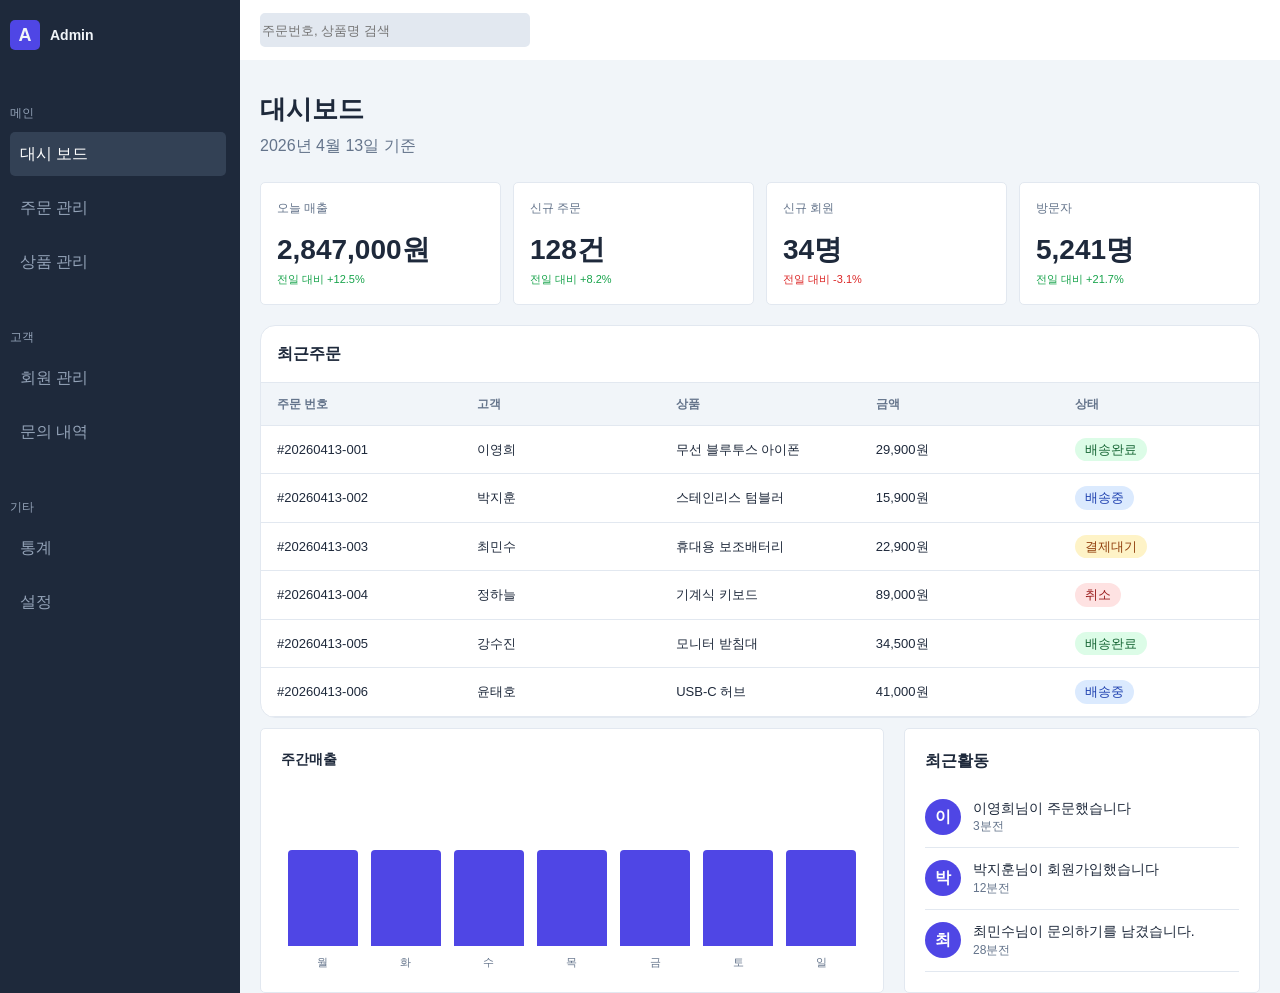
==== index.html @ 2465c6fa "rename file" ====
<!doctype html>
<html lang="ko">
  <head>
    <meta charset="UTF-8" />
    <meta name="viewport" content="width=device-width, initial-scale=1.0" />
    <title>Document</title>
    <link rel="stylesheet" href="style.css" />
  </head>
  <body>
    <div class="app-layout">
      <div class="sidebar">
        <div class="logo-container">
          <div class="logo-icon">A</div>
          <h1 class="logo">Admin</h1>
        </div>
        <div class="main">
          <p>메인</p>
          <a href="#" class="main-item active">대시 보드</a>
          <a href="#" class="main-item">주문 관리</a>
          <a href="#" class="main-item">상품 관리</a>
        </div>
        <div class="customer">
          <p>고객</p>
          <a href="#" class="customer-item">회원 관리</a>
          <a href="#" class="customer-item">문의 내역</a>
        </div>
        <div class="etc">
          <p>기타</p>
          <a href="" class="etc-item">통계</a>
          <a href="" class="etc-item">설정</a>
        </div>
      </div>
      <div class="content">
        <div class="topbar">
          <input type="search" id="search-input" name="q" placeholder="주문번호, 상품명 검색">
        </div>
        <div class="page">
          <h1 class="dashboard">대시보드</h1>
          <p class="date">2026년 4월 13일 기준</p>
          <div class="stat-row">
            <div class="stat-row-item">
              <p class="p1">오늘 매출</p>
              <p class="p2">2,847,000원</p>
              <p class="p3">전일 대비 +12.5%</p>
            </div>
            <div class="stat-row-item">
              <p class="p1">신규 주문</p>
              <p class="p2">128건</p>
              <p class="p3">전일 대비 +8.2%</p>
            </div>
            <div class="stat-row-item">
              <p class="p1">신규 회원</p>
              <p class="p2">34명</p>
              <p class="p4">전일 대비 -3.1%</p>
            </div>
            <div class="stat-row-item">
              <p class="p1">방문자</p>
              <p class="p2">5,241명</p>
              <p class="p3">전일 대비 +21.7%</p>
            </div>
          </div>
          <div class="order-table">
            <div class="table-name">최근주문</div>
            <table>
              <th>주문 번호</th>
              <th>고객</th>
              <th>상품</th>
              <th>금액</th>
              <th>상태</th>
              <tr>
                <td>#20260413-001</td>
                <td>이영희</td>
                <td>무선 블루투스 아이폰</td>
                <td>29,900원</td>
                <td><div class="complete">배송완료</div></td>
              </tr>
              <tr>
                <td>#20260413-002</td>
                <td>박지훈</td>
                <td>스테인리스 텀블러</td>
                <td>15,900원</td>
                <td><div class="ing">배송중</div></td>
              </tr>
              <tr>
                <td>#20260413-003</td>
                <td>최민수</td>
                <td>휴대용 보조배터리</td>
                <td>22,900원</td>
                <td><div class="wait">결제대기</div></td>
              </tr>
              <tr>
                <td>#20260413-004</td>
                <td>정하늘</td>
                <td>기계식 키보드</td>
                <td>89,000원</td>
                <td><div class="cancle">취소</div></td>
              </tr>
              <tr>
                <td>#20260413-005</td>
                <td>강수진</td>
                <td>모니터 받침대</td>
                <td>34,500원</td>
                <td><div class="complete">배송완료</div></td>
              </tr>
              <tr>
                <td>#20260413-006</td>
                <td>윤태호</td>
                <td>USB-C 허브</td>
                <td>41,000원</td>
                <td><div class="ing">배송중</div></td>
              </tr>
            </table>
          </div>
          <div class="panel-row">
            <div class="chart">
              <p>주간매출</p>
              <div class="stick-area">
                <div class="stick"></div>
                <div class="stick"></div>
                <div class="stick"></div>
                <div class="stick"></div>
                <div class="stick"></div>
                <div class="stick"></div>
                <div class="stick"></div>
              </div>
              <div class="week">
                <span>월</span>
                <span>화</span>
                <span>수</span>
                <span>목</span>
                <span>금</span>
                <span>토</span>
                <span>일</span>
              </div>
            </div>
            <div class="recent">
              <p class="recent-title">최근활동</p>
              <div class="recent-content">
                <div class="profile-icon">이</div>
                <p class="activity-text">이영희님이 주문했습니다</p>
                <p class="activity-time">3분전</p>
              </div>
              <div class="recent-content">
                <div class="profile-icon">박</div>
                <p class="activity-text">박지훈님이 회원가입했습니다</p>
                <p class="activity-time">12분전</p>
              </div>
              <div class="recent-content">
                <div class="profile-icon">최</div>
                <p class="activity-text">최민수님이 문의하기를 남겼습니다.</p>
                <p class="activity-time">28분전</p>
              </div>
            </div>
          </div>
        </div>
      </div>
    </div>
  </body>
</html>
---- style.css ----
/* ================================
   CSS 변수: 색상 테마
================================ */
:root {
  /* 사이드바 (어두운 영역) */
  --ad-side: #1e293b;
  --ad-side-text: #94a3b8;
  --ad-side-active: #334155;

  /* 본문 (밝은 영역) */
  --ad-bg: #f1f5f9;       /* 페이지 배경 */
  --ad-surface: #ffffff;  /* 카드 배경 */
  --ad-line: #e2e8f0;     /* 테두리 */
  --ad-text: #1e293b;     /* 본문 글자 */
  --ad-sub: #64748b;      /* 보조 글자 */

  --ad-primary: #4f46e5;  /* 강조, 차트 막대 */
  --ad-up: #16a34a;       /* 증가 */
  --ad-down: #dc2626;     /* 감소 */
}

/* ================================
   1단계: 리셋 / 전역 스타일
================================ */
* {
  margin: 0;
  padding: 0;
  box-sizing: border-box;
}

body {
  font-family: -apple-system, "Segoe UI", "Malgun Gothic", sans-serif;
  background: var(--ad-bg);
  color: var(--ad-text);
  line-height: 1.5;
}

a {
  text-decoration: none;
  color: inherit;
}

.app-layout {
  display: flex;
  min-height: 100vh;
}

.content {
  display: flex;
  flex-direction: column;
  flex: 1;
  min-width: 0;
}

.sidebar {
  width: 240px;
  flex-shrink: 0;
  min-height: 100vh;
  display: block;
  background-color: var(--ad-side);
}

.logo-container {
  display: flex;
  margin-bottom: 30px;
}

.logo-container h1 {
  display: flex;
  justify-content: center;
  align-items: center;
  margin-top: 20px;
  margin-left: 10px;
  color: var(--ad-bg);
  font-size: 14px;
}

.logo-icon {
  display: flex;
  background-color: var(--ad-primary);
  width: 5px;
  height: 5px;
  align-items: center;
  justify-content: center;
  padding: 15px;
  margin-top: 20px;
  margin-left: 10px;
  font-size: large;
  font-weight: bold;
  color: var(--ad-bg);
  border-radius: 5px;
}

.main {
  display: inline;
  color: var(--ad-side-text);
  font-size: 12px;
  margin-left: 20px;
  margin-top: 30px;
}

.main a {
  display: block;
  color: var(--ad-side-text);
  font-size: 16px;
  margin-top: 10px;
  margin-left: 10px;
  width: 90%;
  padding: 10px 0;
  border-radius: 5px;
  padding-left: 10px;
}

.main p {
  margin-left: 10px;
}

.main-item.active {
  color: white;
  background-color: var(--ad-side-active);
}

.customer {
  display: inline;
  color: var(--ad-side-text);
  font-size: 12px;
  margin-left: 20px;
  margin-top: 20px;
}

.customer p {
  margin-top: 20px;
  margin-left: 10px;
}

.customer a {
  display: block;
  color: var(--ad-side-text);
  font-size: 16px;
  margin-top: 10px;
  margin-left: 10px;
  width: 90%;
  padding: 10px 0;
  border-radius: 5px;
  padding-left: 10px;
}

.etc {
  display: inline;
  color: var(--ad-side-text);
  font-size: 12px;
  margin-left: 20px;
  margin-top: 30px;
}

.etc p {
  margin-top: 20px;
  margin-left: 10px;
}

.etc a {
  display: block;
  color: var(--ad-side-text);
  font-size: 16px;
  margin-top: 10px;
  margin-left: 10px;
  width: 90%;
  padding: 10px 0;
  border-radius: 5px;
  padding-left: 10px;
}

.topbar {
  display: flex;
  width: 100%;
  flex-shrink: 0;
  height: 60px;
  background-color: var(--ad-surface);
}

#search-input {
  display: flex;
  margin-top: 13px;
  margin-bottom: 13px;
  margin-left: 20px;
  border-radius: 5px;
  width: 30vh;
  border: 2px solid var(--ad-line);
  background-color: var(--ad-line);
  transition: 0.2s;
}

#search-input:focus {
  outline: none;
  border-color: var(--ad-primary);
  background-color: var(--ad-surface);
}

.page {
  display: block;
}

.dashboard {
  margin-top: 30px;
  margin-left: 20px;
  font-size: 26px;
}

.date {
  margin-left: 20px;
  margin-top: 5px;
  color: var(--ad-sub);
}

.stat-row {
  display: grid;
  grid-template-columns: repeat(4, minmax(0, 1fr));
  gap: 12px;
  margin: 24px 20px 0;
}

.stat-row-item {
  min-width: 0;
  overflow: hidden;
  padding: 16px;
  border: 1px solid var(--ad-line);
  background-color: var(--ad-surface);
  border-radius: 5px;
  cursor: pointer;
  transition: 0.2s;
}

.stat-row-item:hover {
  transform: translateY(-4px);
  box-shadow: 0 8px 18px rgba(30, 41, 59, 0.15);
}

.stat-row-item > p {
  max-width: 100%;
  white-space: nowrap;
  overflow: hidden;
  text-overflow: ellipsis;
}


.p1 {
  font-size: 12px;
  color: var(--ad-sub);
}

.p2 {
  margin-top: 12px;
  font-size: 28px;
  font-weight: bold;
}

.p3 {
  font-size: 11px;
  color: var(--ad-up);
}

.p4 {
  font-size: 11px;
  color: var(--ad-down);
}

.order-table {
  margin: 20px 20px 0;
  overflow: hidden;
  border: 1px solid var(--ad-line);
  border-radius: 15px;
  background-color: var(--ad-surface);
  
}

.table-name {
  padding: 16px;
  border-bottom: 1px solid var(--ad-line);
  font-size: 16px;
  font-weight: bold;
}

.order-table table {
  width: 100%;
  border-collapse: collapse;
  table-layout: fixed;
}

.order-table th,
.order-table td {
  padding: 12px 16px;
  overflow: hidden;
  text-align: left;
  text-overflow: ellipsis;
  white-space: nowrap;
}

.order-table th {
  border-bottom: 1px solid var(--ad-line);
  background-color: var(--ad-bg);
  color: var(--ad-sub);
  font-size: 12px;
  font-weight: 600;
}

.order-table td {
  border-bottom: 1px solid var(--ad-line);
  font-size: 13px;
}

.order-table tbody tr:hover {
  background-color: var(--ad-line);
}

.complete {
  background-color: #DCFCE7;
  display: inline-block;
  padding: 2px 10px;
  border-radius: 20px;
  color: #166534 ;
}

.ing {
  background-color: #DBEAFE;
  display: inline-block;
  padding: 2px 10px;
  border-radius: 20px;
  color: #1E40AF;
}

.wait {
  background-color: #FEF3C7;
  display: inline-block;
  padding: 2px 10px;
  border-radius: 20px;
  color: #92400E;
}

.cancle {
  background-color: #FEE2E2;
  display: inline-block;
  padding: 2px 10px;
  border-radius: 20px;
  color: #991B1B;
}

.panel-row {
  display: flex;
}

.chart {
  margin: 10px 0 0 20px;
  padding: 20px;
  display: flex;
  flex-direction: column;
  background-color: var(--ad-surface);
  border: 1px solid var(--ad-line);
  border-radius: 5px;
  width: 60%;
}

.chart > p {
  font-size: 14px;
  font-weight: 700;
}

.stick-area {
  display: flex;
  align-items: flex-end;
  justify-content: space-around;
  height: 160px;
  margin-top: 16px;
}

.recent {
  margin: 10px 0 0 20px;
  padding: 20px;
  display: flex;
  flex-direction: column;
  background-color: var(--ad-surface);
  border: 1px solid var(--ad-line);
  border-radius: 5px;
  flex: 1;
  margin-right: 20px;
}

.recent-title {
  margin-bottom: 14px;
  font-size: 16px;
  font-weight: 700;
}

.recent-content {
  display: grid;
  grid-template-columns: 36px minmax(0, 1fr);
  column-gap: 12px;
  padding: 12px 0;
  border-bottom: 1px solid var(--ad-line);
}

.profile-icon {
  grid-row: 1 / 3;
  display: flex;
  align-items: center;
  justify-content: center;
  width: 36px;
  height: 36px;
  border-radius: 50%;
  background-color: var(--ad-primary);
  color: white;
  font-weight: 700;
}

.activity-text {
  min-width: 0;
  overflow: hidden;
  color: var(--ad-text);
  font-size: 14px;
  line-height: 1.35;
  text-overflow: ellipsis;
  white-space: nowrap;
}

.activity-time {
  color: var(--ad-sub);
  font-size: 12px;
}

.stick {
  background-color: var(--ad-primary);
  width: min(100%, 70px);
  height: 60%;
  border-radius: 4px 4px 0 0;
}


.week {
  display: flex;
  padding-top: 8px;
}

.week span {
  flex: 1;
  color: var(--ad-sub);
  font-size: 11px;
  text-align: center;
}

/* 반응형 */

@media (max-width: 1000px) {
  .stat-row {
    grid-template-columns: repeat(2, minmax(0, 1fr));
  }

  .panel-row {
    flex-direction: column;
  }

  .chart {
    width: auto;
    margin: 10px 20px 0;
  }
  .recent {
    width: auto;
    margin: 10px 20px 0;
  }
}

@media (max-width: 700px) {
  .app-layout {
    display: block;
  }

  .sidebar {
    display: none;
  }

  #search-input {
    width: calc(100% - 40px);
  }

  .order-table {
    overflow-x: auto;
  }

  .order-table table {
    min-width: 700px;
  }
}

@media (max-width: 480px) {
  .stat-row {
    grid-template-columns: 1fr;
  }

  .stick {
    width: 30px;
  }
}
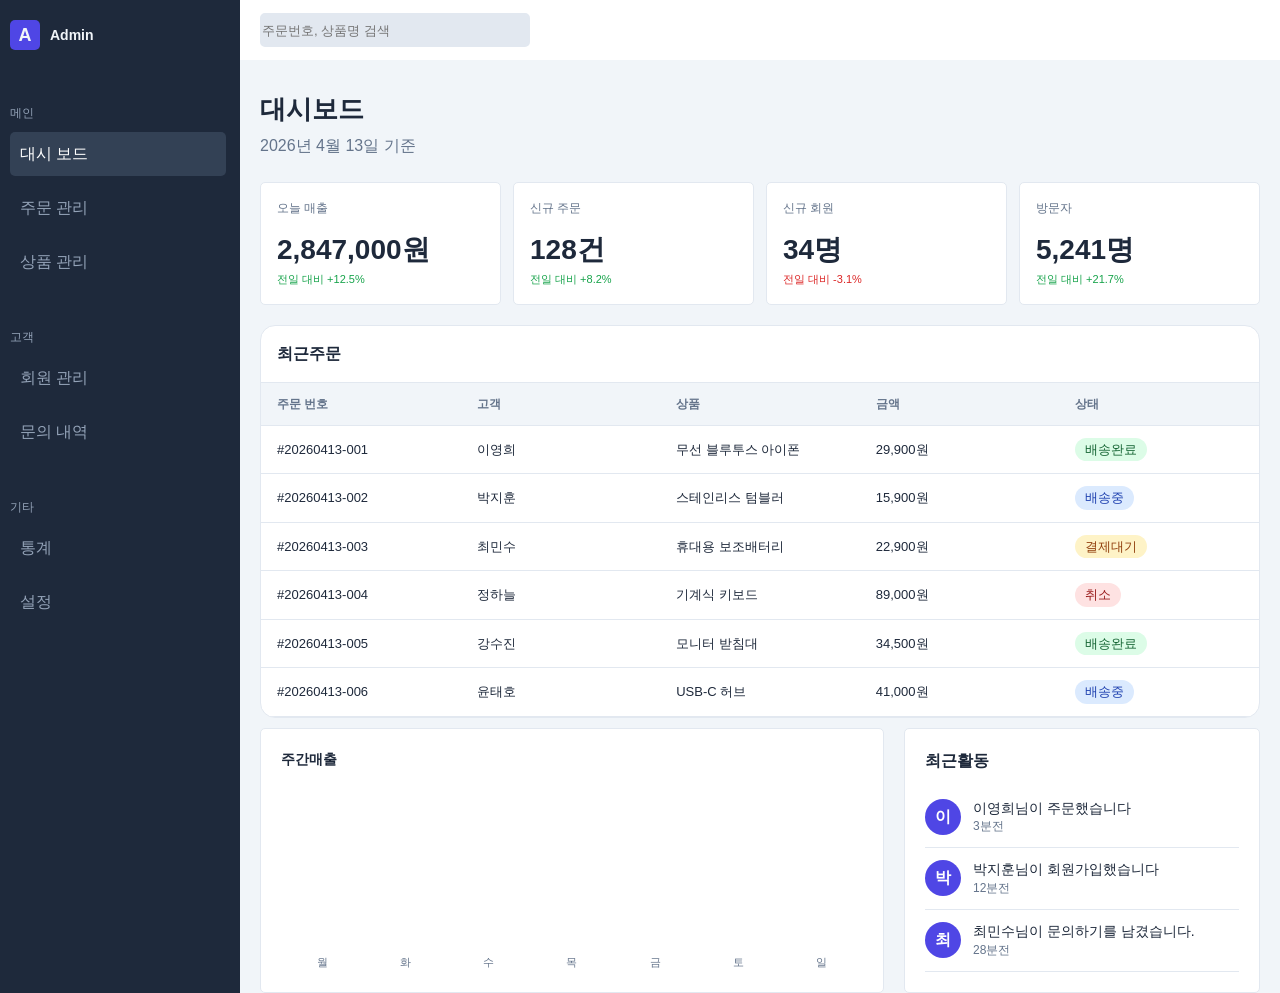
==== commit 880441c5: "rename index.html" ====
--- a/index.html
+++ b/index.html
@@ -115,13 +115,13 @@
             <div class="chart">
               <p>주간매출</p>
               <div class="stick-area">
-                <div class="stick"></div>
-                <div class="stick"></div>
-                <div class="stick"></div>
-                <div class="stick"></div>
-                <div class="stick"></div>
-                <div class="stick"></div>
-                <div class="stick"></div>
+                <div class="stick1"></div>
+                <div class="stick2"></div>
+                <div class="stick3"></div>
+                <div class="stick4"></div>
+                <div class="stick5"></div>
+                <div class="stick6"></div>
+                <div class="stick7"></div>
               </div>
               <div class="week">
                 <span>월</span>
